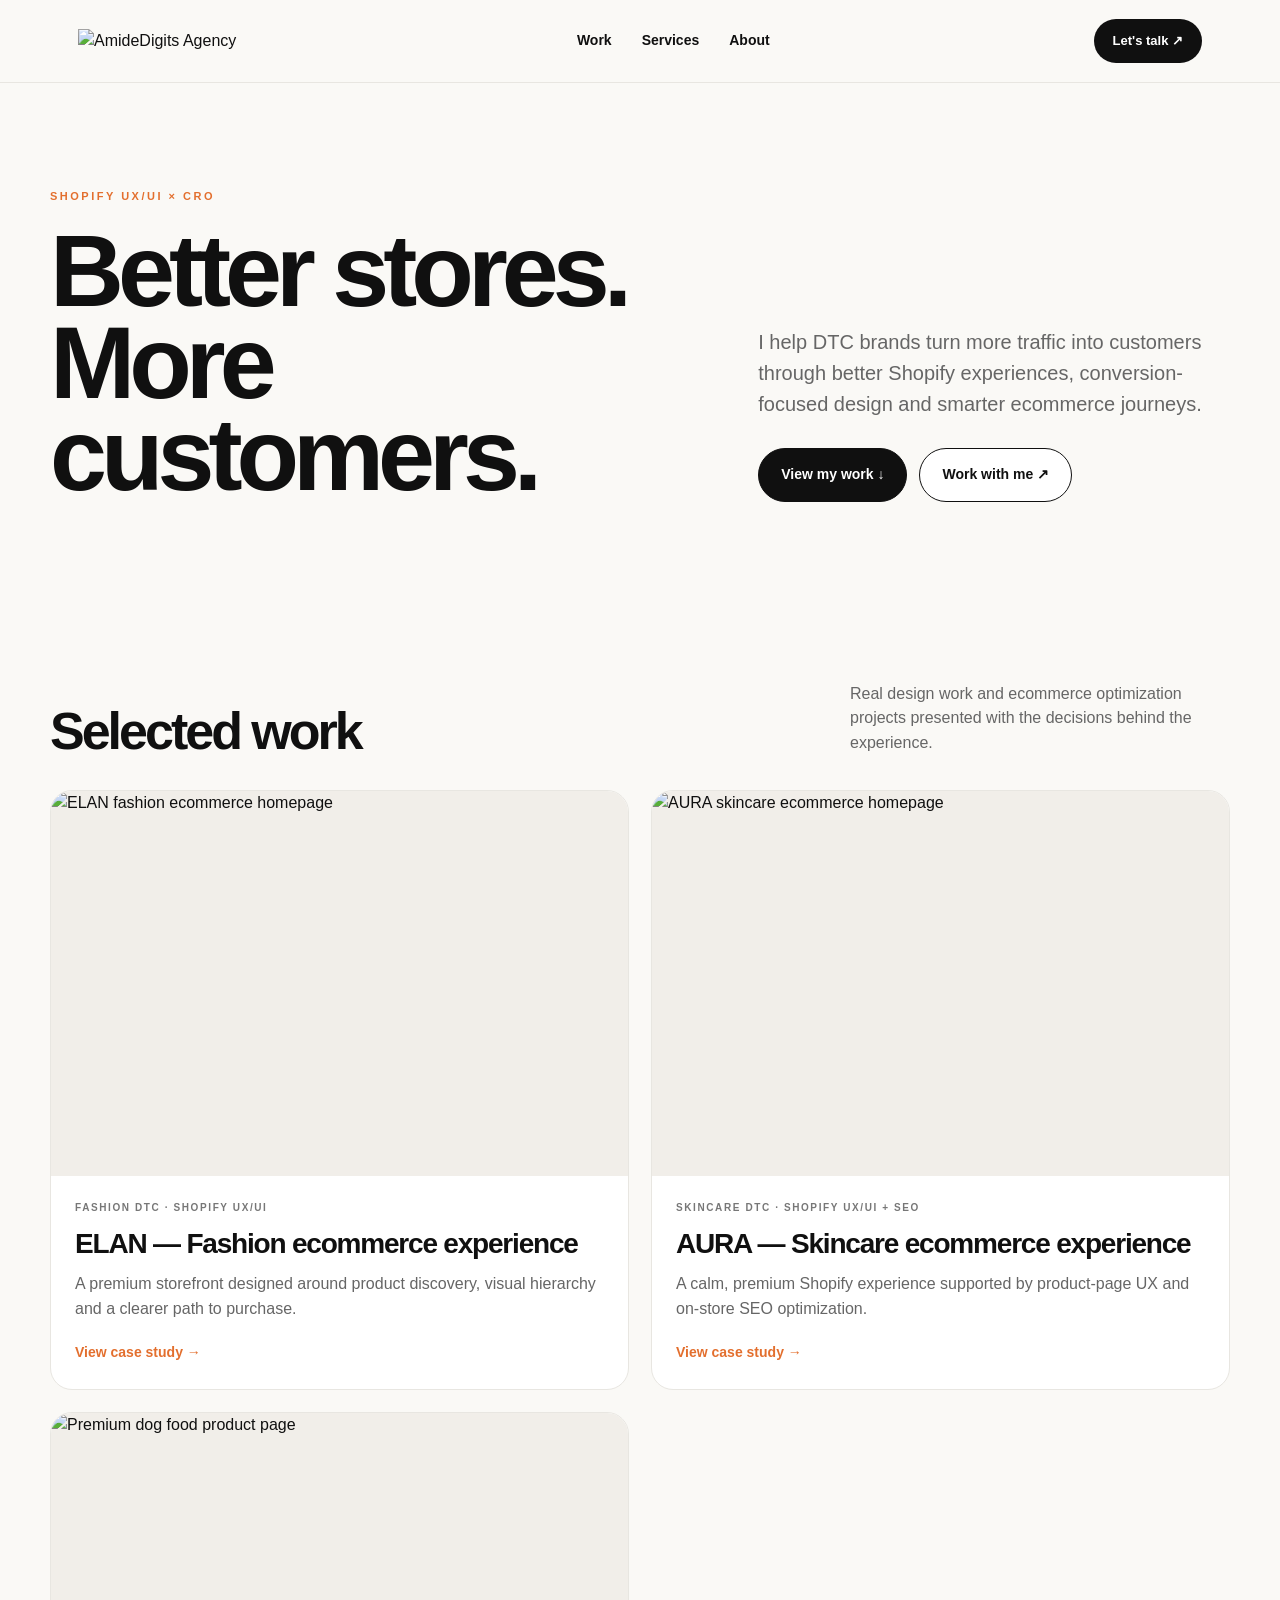
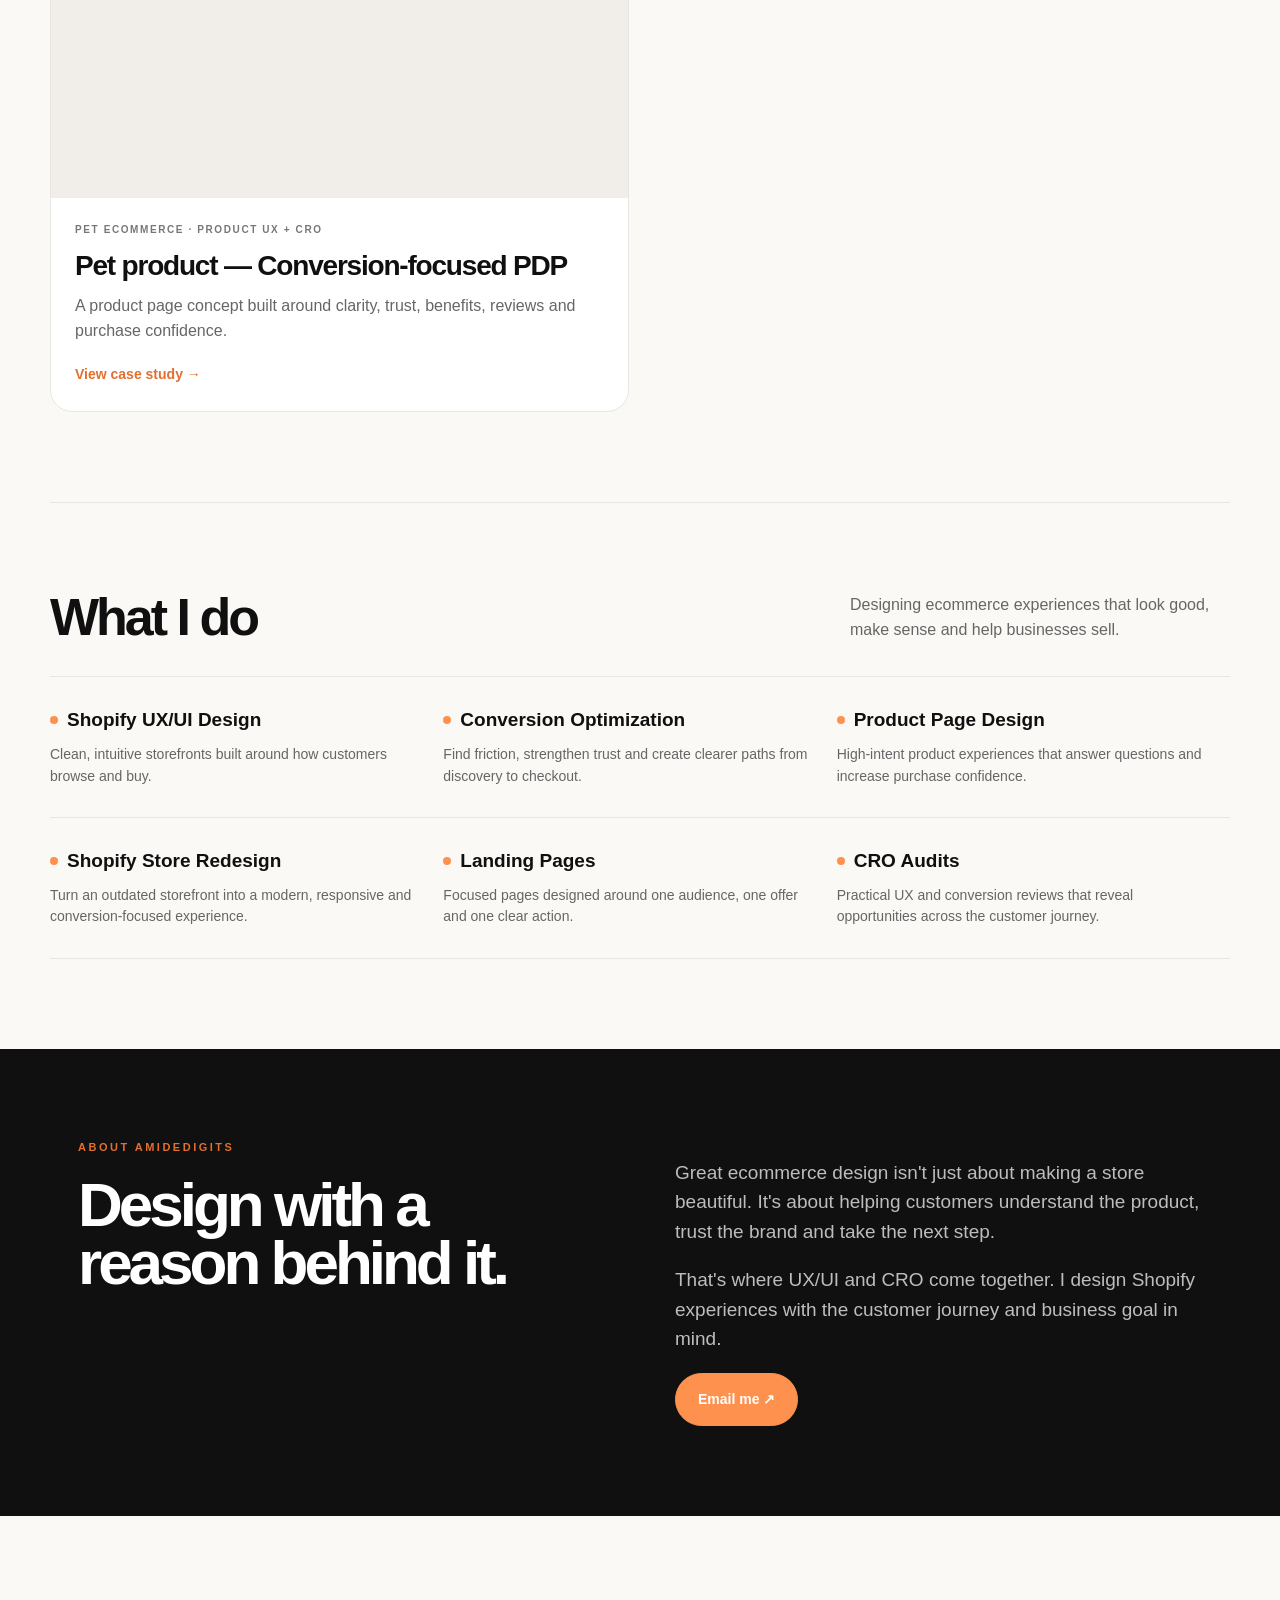
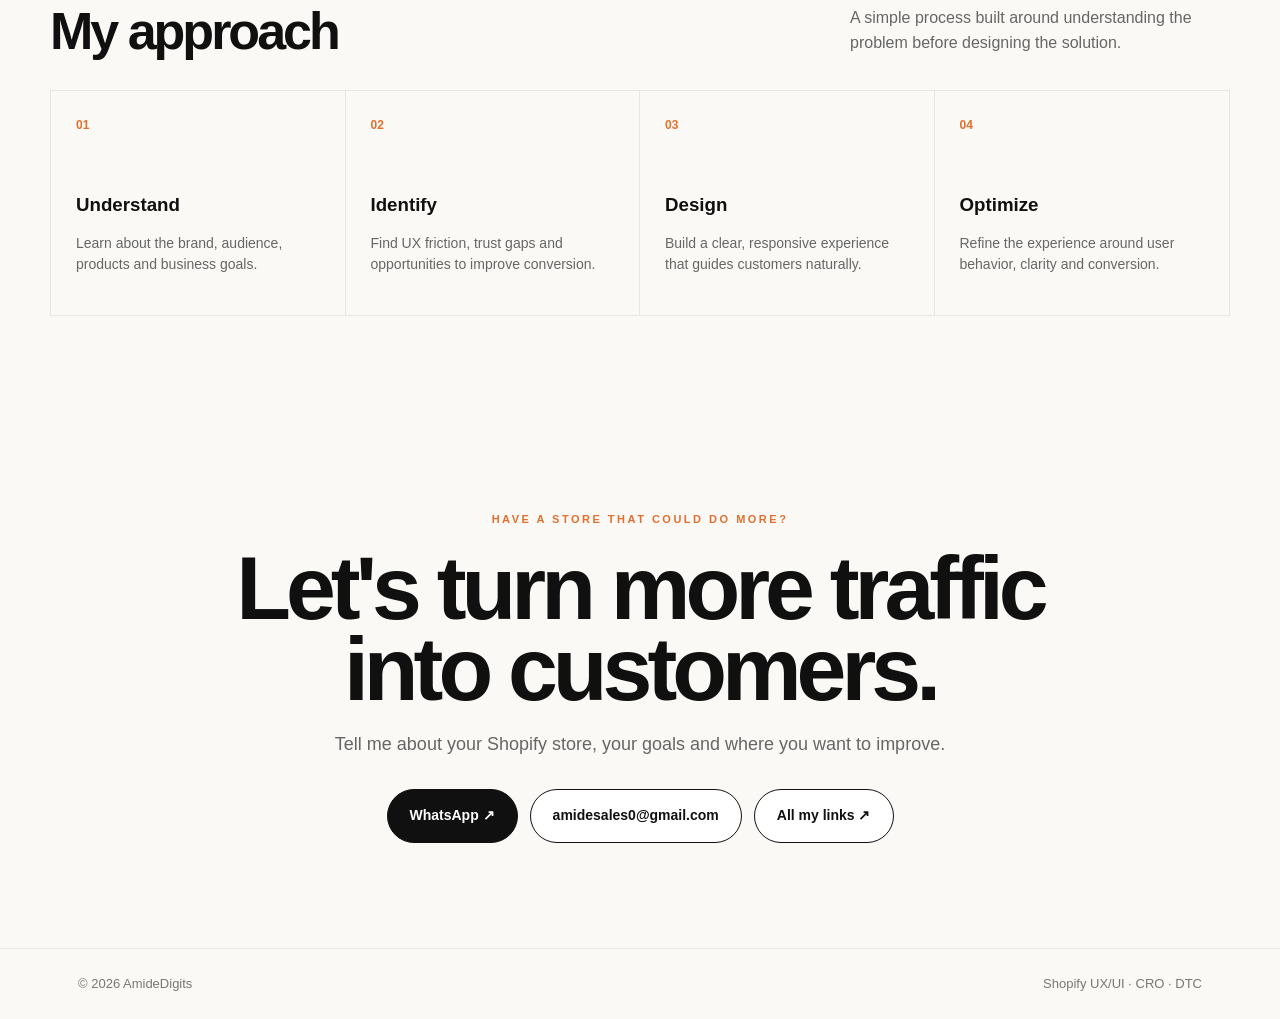
==== index.html @ 8e890982 "Add files via upload" ====
<!doctype html><html lang="en"><head><meta charset="utf-8"><meta name="viewport" content="width=device-width,initial-scale=1">
<title>AmideDigits — Shopify UX/UI & CRO Designer</title><meta name="description" content="AmideDigits — Shopify UX/UI & CRO Designer helping DTC brands turn more traffic into customers."><link rel="stylesheet" href="style.css"></head>
<body><header><div class="container"><nav><a class="logo" href="index.html"><img src="assets/logo.jpg" alt="AmideDigits Agency"></a>
<div class="navlinks"><a href="index.html#work">Work</a><a href="index.html#services">Services</a><a href="index.html#about">About</a></div>
<a class="navcta" href="https://wa.me/message/Y2AEWCJGB3IWK1" target="_blank">Let's talk ↗</a></nav></div></header>
<main>
<section class="hero container">
<div><div class="eyebrow">Shopify UX/UI × CRO</div><h1>Better stores.<br>More customers.</h1></div>
<div><p class="hero-copy">I help DTC brands turn more traffic into customers through better Shopify experiences, conversion-focused design and smarter ecommerce journeys.</p>
<div class="buttons"><a class="btn primary" href="#work">View my work ↓</a><a class="btn light" href="https://wa.me/message/Y2AEWCJGB3IWK1" target="_blank">Work with me ↗</a></div></div>
</section>

<section id="work" class="section container">
<div class="section-head"><h2>Selected work</h2><p>Real design work and ecommerce optimization projects presented with the decisions behind the experience.</p></div>
<div class="projects">
<a class="card" href="elan.html"><div class="card-image"><img src="assets/elan-home.png" alt="ELAN fashion ecommerce homepage"></div><div class="card-info"><div class="tag">Fashion DTC · Shopify UX/UI</div><h3>ELAN — Fashion ecommerce experience</h3><p>A premium storefront designed around product discovery, visual hierarchy and a clearer path to purchase.</p><span class="arrow">View case study →</span></div></a>
<a class="card" href="aura.html"><div class="card-image"><img src="assets/aura-home.png" alt="AURA skincare ecommerce homepage"></div><div class="card-info"><div class="tag">Skincare DTC · Shopify UX/UI + SEO</div><h3>AURA — Skincare ecommerce experience</h3><p>A calm, premium Shopify experience supported by product-page UX and on-store SEO optimization.</p><span class="arrow">View case study →</span></div></a>
<a class="card" href="pet.html"><div class="card-image"><img src="assets/pet-product.png" alt="Premium dog food product page"></div><div class="card-info"><div class="tag">Pet ecommerce · Product UX + CRO</div><h3>Pet product — Conversion-focused PDP</h3><p>A product page concept built around clarity, trust, benefits, reviews and purchase confidence.</p><span class="arrow">View case study →</span></div></a>
</div></section>

<section id="services" class="section services container"><div class="section-head"><h2>What I do</h2><p>Designing ecommerce experiences that look good, make sense and help businesses sell.</p></div>
<div class="servicegrid">
<div class="service"><h3>Shopify UX/UI Design</h3><p>Clean, intuitive storefronts built around how customers browse and buy.</p></div>
<div class="service"><h3>Conversion Optimization</h3><p>Find friction, strengthen trust and create clearer paths from discovery to checkout.</p></div>
<div class="service"><h3>Product Page Design</h3><p>High-intent product experiences that answer questions and increase purchase confidence.</p></div>
<div class="service"><h3>Shopify Store Redesign</h3><p>Turn an outdated storefront into a modern, responsive and conversion-focused experience.</p></div>
<div class="service"><h3>Landing Pages</h3><p>Focused pages designed around one audience, one offer and one clear action.</p></div>
<div class="service"><h3>CRO Audits</h3><p>Practical UX and conversion reviews that reveal opportunities across the customer journey.</p></div>
</div></section>

<section id="about" class="section dark"><div class="container aboutgrid"><div><div class="eyebrow">About AmideDigits</div><h2>Design with a reason behind it.</h2></div>
<div><p>Great ecommerce design isn't just about making a store beautiful. It's about helping customers understand the product, trust the brand and take the next step.</p><p>That's where UX/UI and CRO come together. I design Shopify experiences with the customer journey and business goal in mind.</p><a class="btn" style="background:var(--orange);border-color:var(--orange)" href="mailto:amidesales0@gmail.com">Email me ↗</a></div></div></section>

<section class="section container"><div class="section-head"><h2>My approach</h2><p>A simple process built around understanding the problem before designing the solution.</p></div>
<div class="process-grid"><div class="step"><div class="num">01</div><h3>Understand</h3><p>Learn about the brand, audience, products and business goals.</p></div><div class="step"><div class="num">02</div><h3>Identify</h3><p>Find UX friction, trust gaps and opportunities to improve conversion.</p></div><div class="step"><div class="num">03</div><h3>Design</h3><p>Build a clear, responsive experience that guides customers naturally.</p></div><div class="step"><div class="num">04</div><h3>Optimize</h3><p>Refine the experience around user behavior, clarity and conversion.</p></div></div></section>

<section class="contact container"><div class="eyebrow">Have a store that could do more?</div><h2>Let's turn more traffic into customers.</h2><p>Tell me about your Shopify store, your goals and where you want to improve.</p>
<div class="contact-links"><a class="btn primary" href="https://wa.me/message/Y2AEWCJGB3IWK1" target="_blank">WhatsApp ↗</a><a class="btn light" href="mailto:amidesales0@gmail.com">amidesales0@gmail.com</a><a class="btn light" href="https://linktr.ee/elizabethajao45" target="_blank">All my links ↗</a></div></section>
</main>

<footer><div class="container" style="display:flex;justify-content:space-between;width:100%;gap:20px;flex-wrap:wrap"><span>© 2026 AmideDigits</span><span>Shopify UX/UI · CRO · DTC</span></div></footer></body></html>
---- style.css ----
:root{
  --orange:#fe914e; --black:#101010; --white:#fff; --cream:#faf9f6;
  --muted:#666; --line:#e8e6e1; --soft:#f1eee9; --green:#123f36;
}
*{box-sizing:border-box}
html{scroll-behavior:smooth}
body{margin:0;font-family:Inter,Arial,sans-serif;background:var(--cream);color:var(--black);line-height:1.55}
a{color:inherit;text-decoration:none}
img{max-width:100%;display:block}
.container{max-width:1180px;margin:auto;padding:0 28px}
header{background:rgba(250,249,246,.96);border-bottom:1px solid var(--line);position:sticky;top:0;z-index:20;backdrop-filter:blur(12px)}
nav{height:82px;display:flex;align-items:center;justify-content:space-between;gap:28px}
.logo{display:flex;align-items:center}.logo img{width:175px;height:auto}
.navlinks{display:flex;gap:30px;font-size:14px;font-weight:700}
.navlinks a:hover{color:#e26f2d}
.navcta{background:var(--black);color:#fff;padding:12px 19px;border-radius:999px;font-size:13px;font-weight:800}
.navcta:hover{background:var(--orange);color:var(--black)}
.hero{padding:105px 0 90px;display:grid;grid-template-columns:1.15fr .85fr;gap:70px;align-items:end}
.eyebrow{font-size:11px;text-transform:uppercase;letter-spacing:2.5px;font-weight:900;color:#e36f2e;margin-bottom:20px}
h1{font-size:clamp(58px,8vw,104px);line-height:.9;letter-spacing:-6px;margin:0}
.hero-copy{font-size:20px;color:var(--muted);max-width:500px;margin:0 0 28px}
.buttons{display:flex;gap:12px;flex-wrap:wrap}.btn{display:inline-flex;align-items:center;justify-content:center;padding:15px 22px;border-radius:999px;border:1px solid var(--black);font-weight:800;font-size:14px}
.btn.primary{background:var(--black);color:#fff}.btn.primary:hover{background:var(--orange);color:var(--black)}
.btn.light{background:#fff}.btn.light:hover{border-color:var(--orange)}
.hero-note{border-left:2px solid var(--orange);padding-left:24px}.hero-note strong{font-size:44px;line-height:1;display:block}.hero-note p{color:var(--muted);margin:8px 0 0}
.section{padding:90px 0}.section-head{display:flex;justify-content:space-between;gap:40px;align-items:end;margin-bottom:34px}.section-head h2{font-size:52px;letter-spacing:-3px;line-height:.95;margin:0}.section-head p{max-width:380px;color:var(--muted);margin:0}
.projects{display:grid;grid-template-columns:1fr 1fr;gap:22px}
.card{background:#fff;border:1px solid var(--line);border-radius:22px;overflow:hidden;transition:.2s}.card:hover{transform:translateY(-5px);border-color:#f5b48b}
.card-image{aspect-ratio:1.5;background:var(--soft);overflow:hidden}.card-image img{width:100%;height:100%;object-fit:cover;object-position:top}
.card-info{padding:24px}.tag{font-size:10px;letter-spacing:1.6px;text-transform:uppercase;font-weight:900;color:#777}.card h3{font-size:28px;letter-spacing:-1.2px;margin:7px 0}.card p{color:var(--muted);margin:0 0 18px}.arrow{font-size:14px;font-weight:900;color:#e36f2e}
.services{border-top:1px solid var(--line)}.servicegrid{display:grid;grid-template-columns:repeat(3,1fr);border-top:1px solid var(--line)}
.service{padding:28px 24px 30px 0;border-bottom:1px solid var(--line)}.service h3{margin:0 0 9px;font-size:19px}.service h3:before{content:"";display:inline-block;width:8px;height:8px;border-radius:50%;background:var(--orange);margin:0 9px 2px 0}.service p{color:var(--muted);margin:0;font-size:14px}
.dark{background:var(--black);color:#fff}.aboutgrid{display:grid;grid-template-columns:1fr 1fr;gap:70px;align-items:start}.dark h2{font-size:62px;line-height:.94;letter-spacing:-4px;margin:0}.dark p{font-size:19px;color:#bdbdbd}
.process-grid{display:grid;grid-template-columns:repeat(4,1fr);border:1px solid var(--line)}.step{padding:25px;min-height:205px;border-right:1px solid var(--line)}.step:last-child{border-right:0}.num{color:#e36f2e;font-weight:900;font-size:12px}.step h3{margin-top:55px;margin-bottom:7px}.step p{font-size:14px;color:var(--muted)}
.contact{text-align:center;padding:105px 0}.contact h2{font-size:clamp(50px,7vw,92px);letter-spacing:-5px;line-height:.9;max-width:900px;margin:0 auto 22px}.contact p{color:var(--muted);font-size:18px;margin-bottom:30px}
.contact-links{display:flex;justify-content:center;gap:12px;flex-wrap:wrap}
footer{border-top:1px solid var(--line);padding:25px 0;color:#777;font-size:13px;display:flex;justify-content:space-between}
.case-hero{padding:80px 0 50px}.case-hero h1{font-size:clamp(52px,7vw,88px);max-width:900px}.case-meta{display:flex;gap:28px;flex-wrap:wrap;margin:30px 0;color:var(--muted);font-size:13px}.case-meta strong{color:var(--black);display:block;margin-bottom:4px}.case-cover{border-radius:24px;overflow:hidden;background:#fff;border:1px solid var(--line)}.case-cover img{width:100%}
.case-body{display:grid;grid-template-columns:.65fr 1.35fr;gap:70px;padding:75px 0}.case-sidebar{position:sticky;top:110px;height:max-content}.case-sidebar div{padding:15px 0;border-bottom:1px solid var(--line)}.case-sidebar strong{display:block;font-size:12px;text-transform:uppercase;letter-spacing:1.3px}.case-main h2{font-size:36px;letter-spacing:-2px;margin-top:0}.case-main p{color:#555;font-size:17px}.case-main img{border-radius:18px;margin:28px 0;border:1px solid var(--line)}.screens{display:grid;grid-template-columns:1fr 1fr;gap:18px}.screens img{margin:0;width:100%}
.next-project{padding:80px 0;border-top:1px solid var(--line)}.next-project a{font-size:42px;letter-spacing:-2px;font-weight:800}
@media(max-width:850px){.navlinks{display:none}.hero,.aboutgrid,.case-body{grid-template-columns:1fr;gap:35px}.projects{grid-template-columns:1fr}.servicegrid{grid-template-columns:1fr 1fr}.process-grid{grid-template-columns:1fr 1fr}.step:nth-child(2){border-right:0}.step{border-bottom:1px solid var(--line)}.case-sidebar{position:static}.case-hero h1{letter-spacing:-4px}}
@media(max-width:520px){.container{padding:0 18px}.hero{padding-top:70px}.section{padding:70px 0}.section-head{display:block}.section-head p{margin-top:14px}.servicegrid,.process-grid,.screens{grid-template-columns:1fr}.step{border-right:0}.dark h2{font-size:50px}.contact h2{letter-spacing:-4px}.logo img{width:150px}}
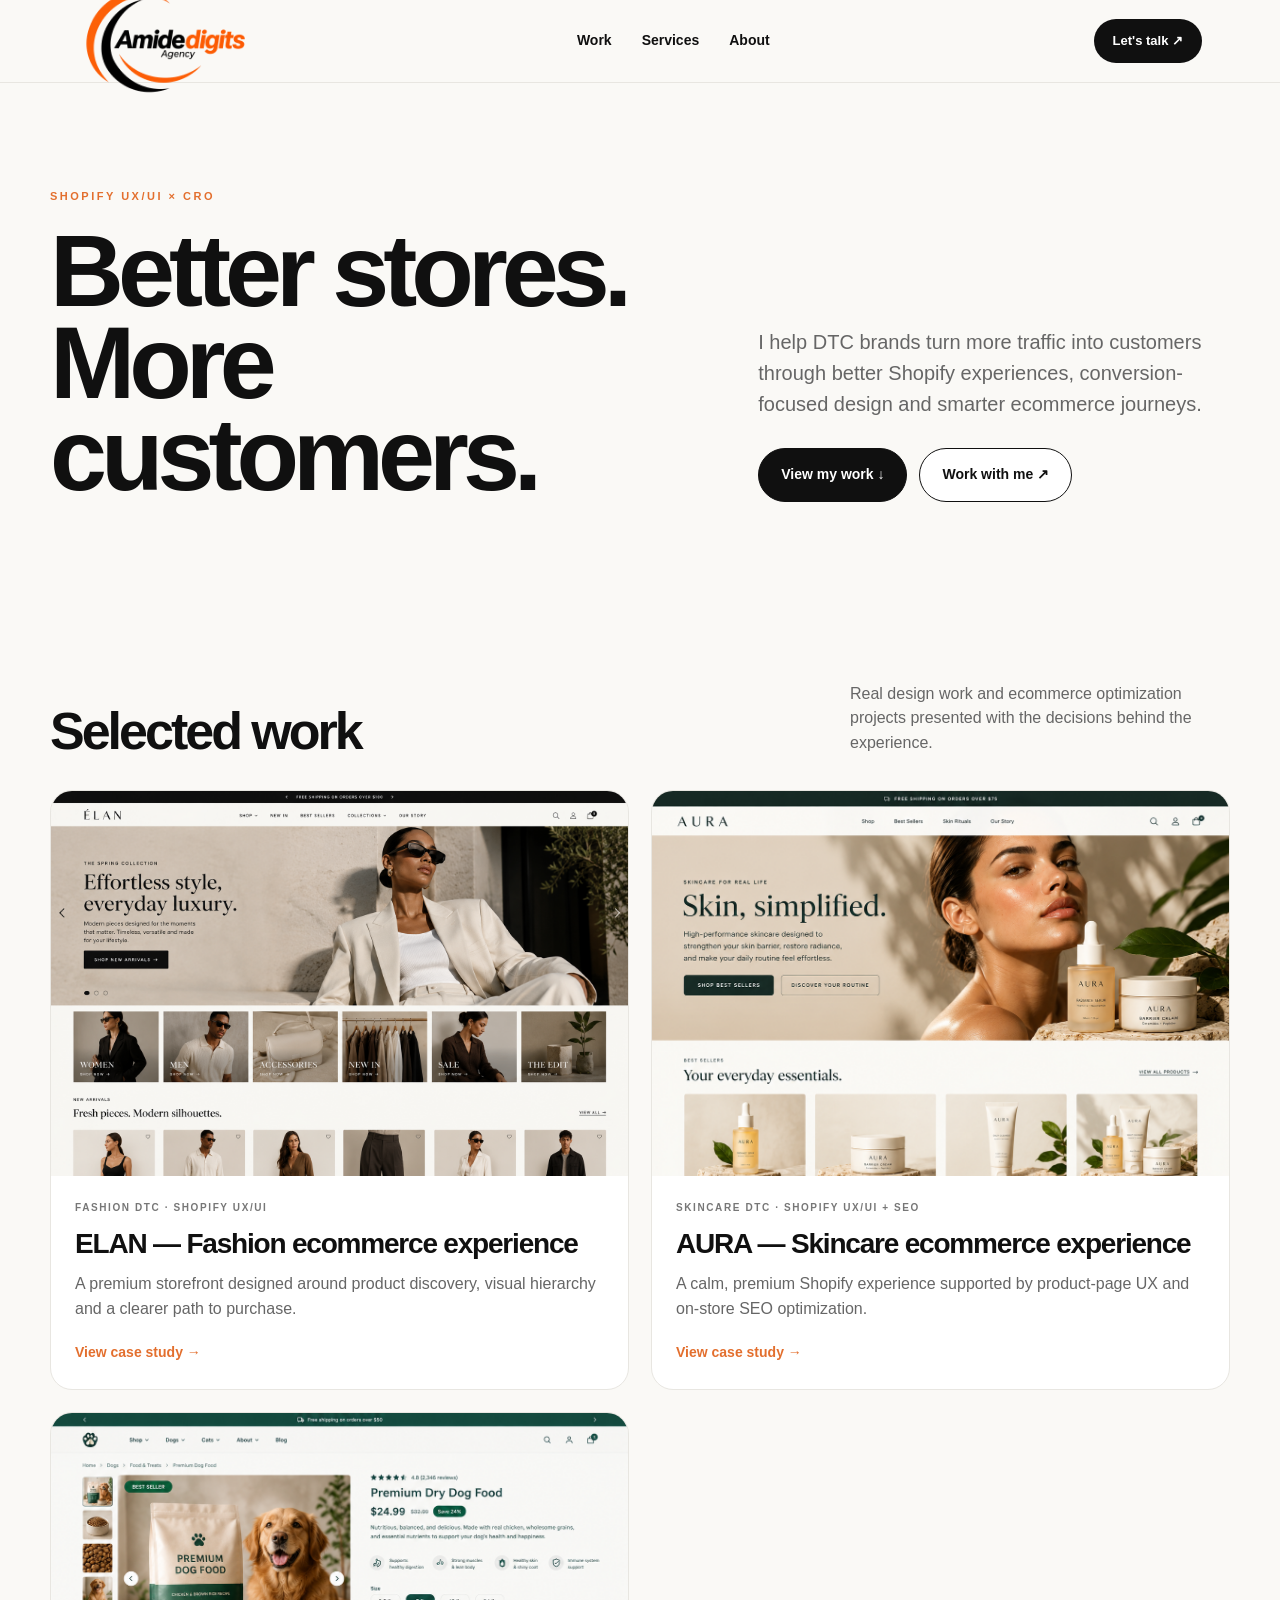
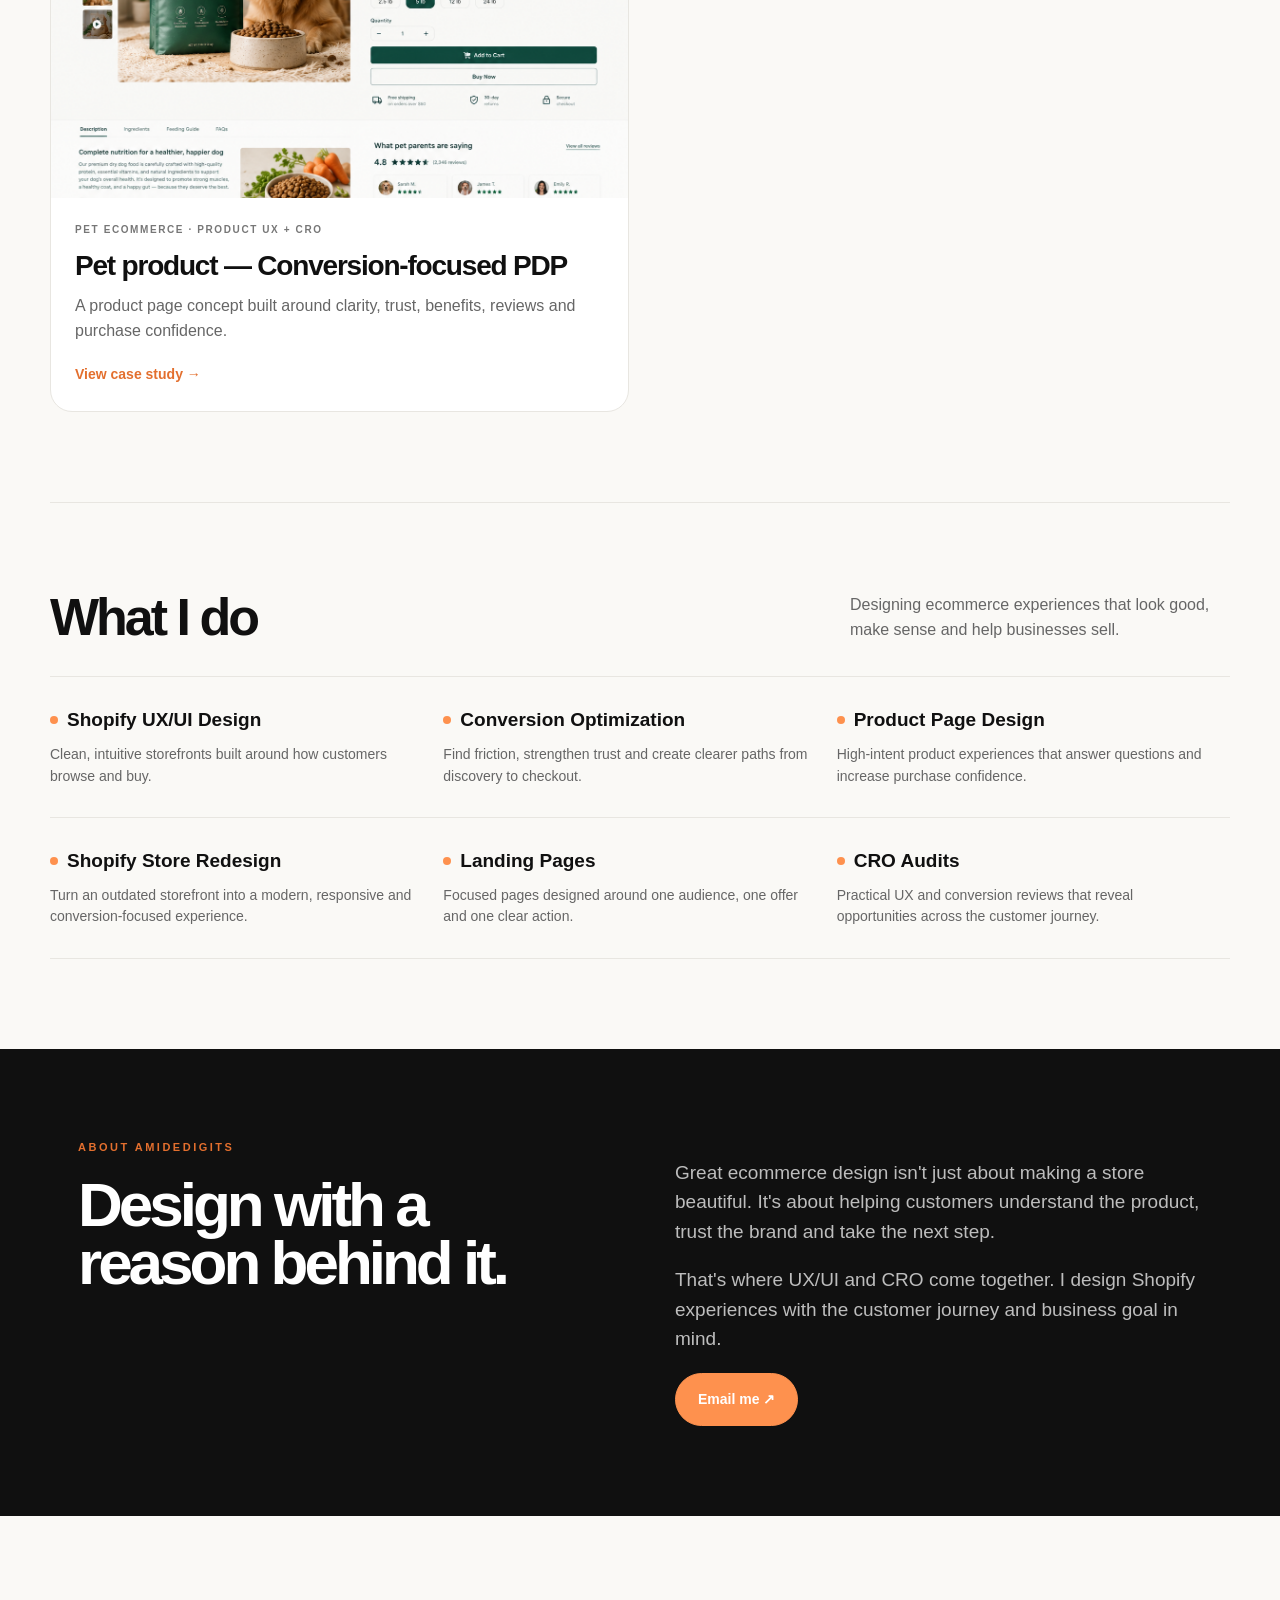
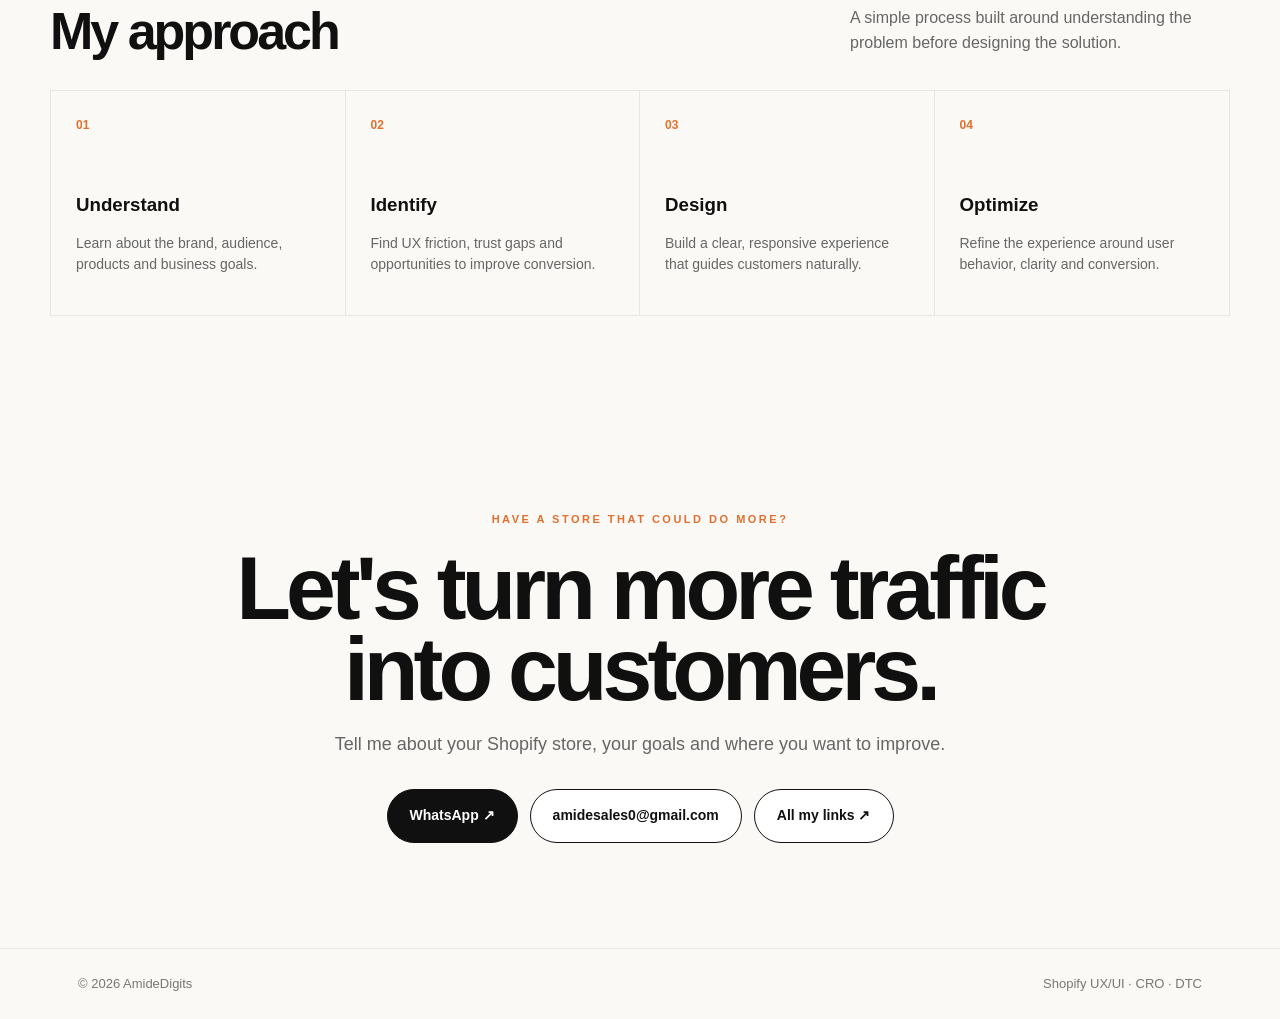
==== commit 7b1c3579: "Update logo" ====
--- a/index.html
+++ b/index.html
@@ -1,6 +1,6 @@
 <!doctype html><html lang="en"><head><meta charset="utf-8"><meta name="viewport" content="width=device-width,initial-scale=1">
 <title>AmideDigits — Shopify UX/UI & CRO Designer</title><meta name="description" content="AmideDigits — Shopify UX/UI & CRO Designer helping DTC brands turn more traffic into customers."><link rel="stylesheet" href="style.css"></head>
-<body><header><div class="container"><nav><a class="logo" href="index.html"><img src="assets/logo.jpg" alt="AmideDigits Agency"></a>
+<body><header><div class="container"><nav><a class="logo" href="index.html"><img src="assets/logo.png" alt="AmideDigits Agency"></a>
 <div class="navlinks"><a href="index.html#work">Work</a><a href="index.html#services">Services</a><a href="index.html#about">About</a></div>
 <a class="navcta" href="https://wa.me/message/Y2AEWCJGB3IWK1" target="_blank">Let's talk ↗</a></nav></div></header>
 <main>
@@ -38,4 +38,4 @@
 <div class="contact-links"><a class="btn primary" href="https://wa.me/message/Y2AEWCJGB3IWK1" target="_blank">WhatsApp ↗</a><a class="btn light" href="mailto:amidesales0@gmail.com">amidesales0@gmail.com</a><a class="btn light" href="https://linktr.ee/elizabethajao45" target="_blank">All my links ↗</a></div></section>
 </main>
 
-<footer><div class="container" style="display:flex;justify-content:space-between;width:100%;gap:20px;flex-wrap:wrap"><span>© 2026 AmideDigits</span><span>Shopify UX/UI · CRO · DTC</span></div></footer></body></html>+<footer><div class="container" style="display:flex;justify-content:space-between;width:100%;gap:20px;flex-wrap:wrap"><span>© 2026 AmideDigits</span><span>Shopify UX/UI · CRO · DTC</span></div></footer></body></html>
